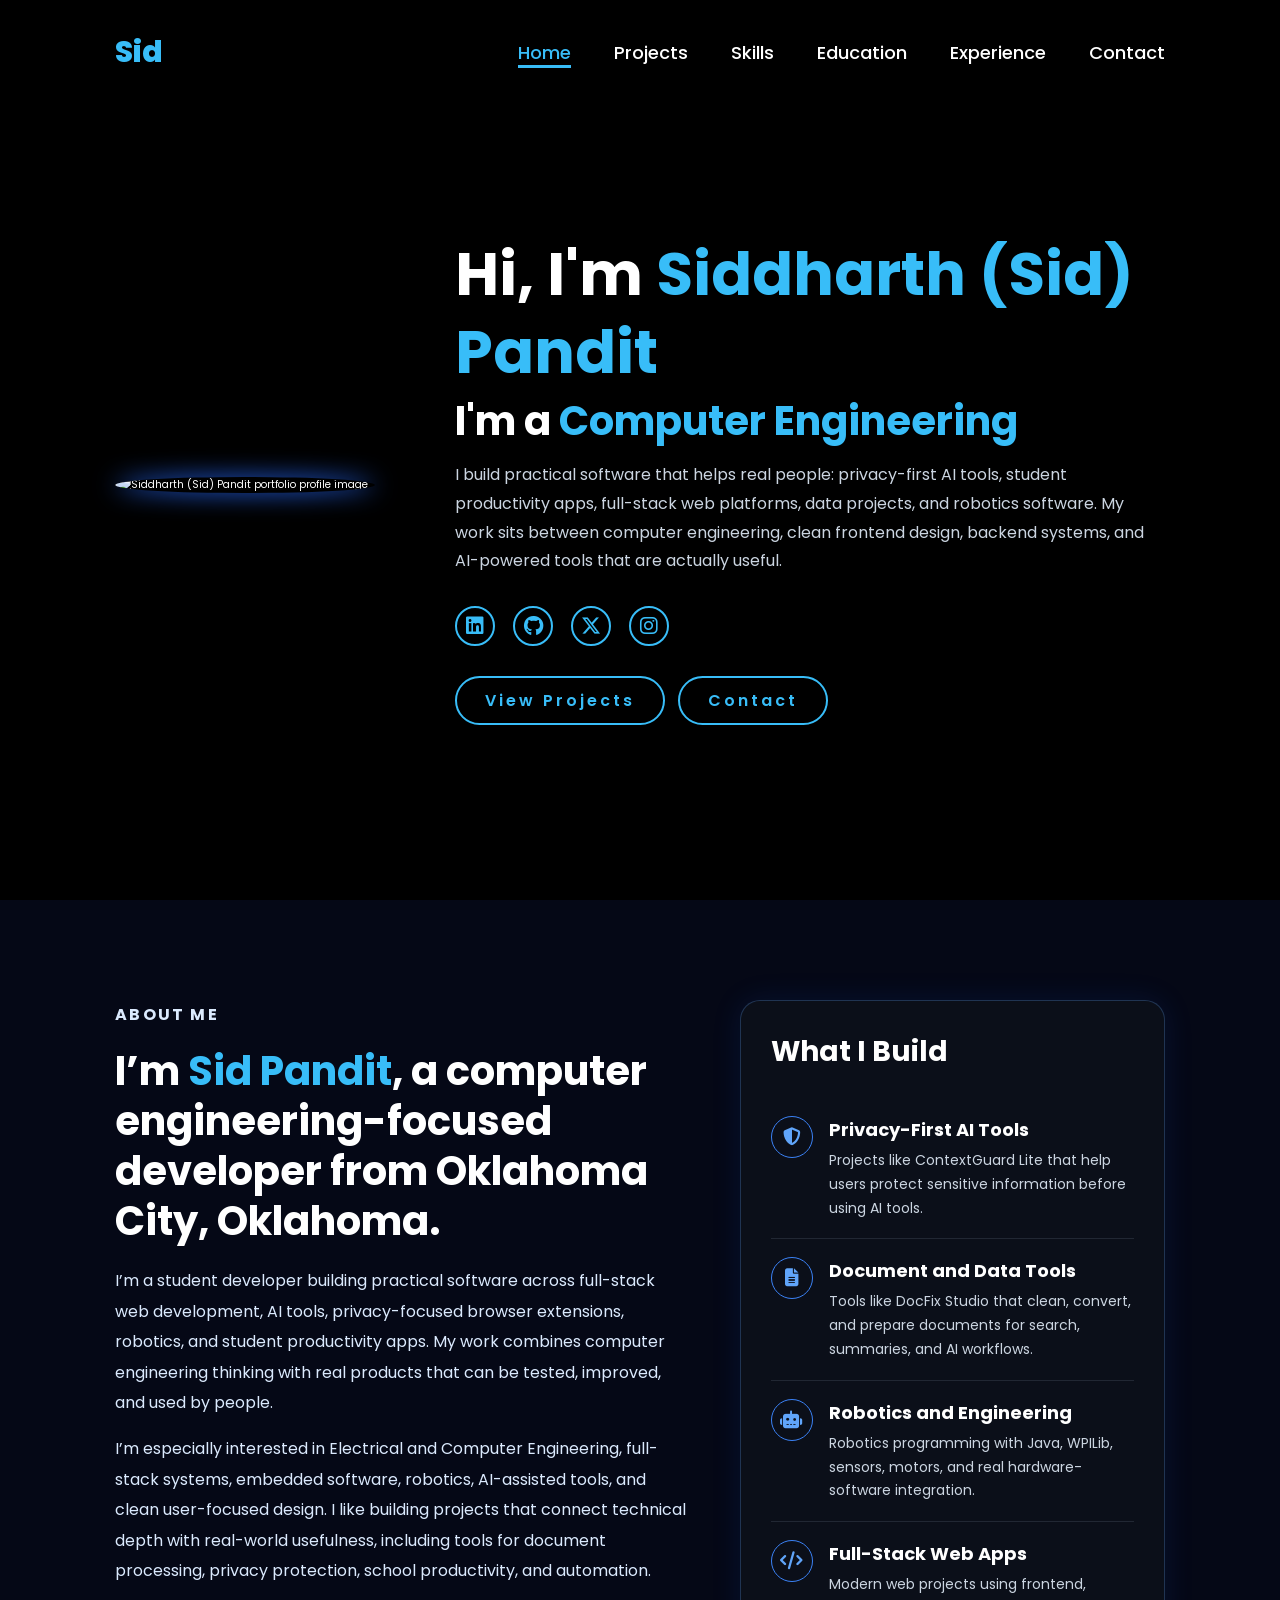
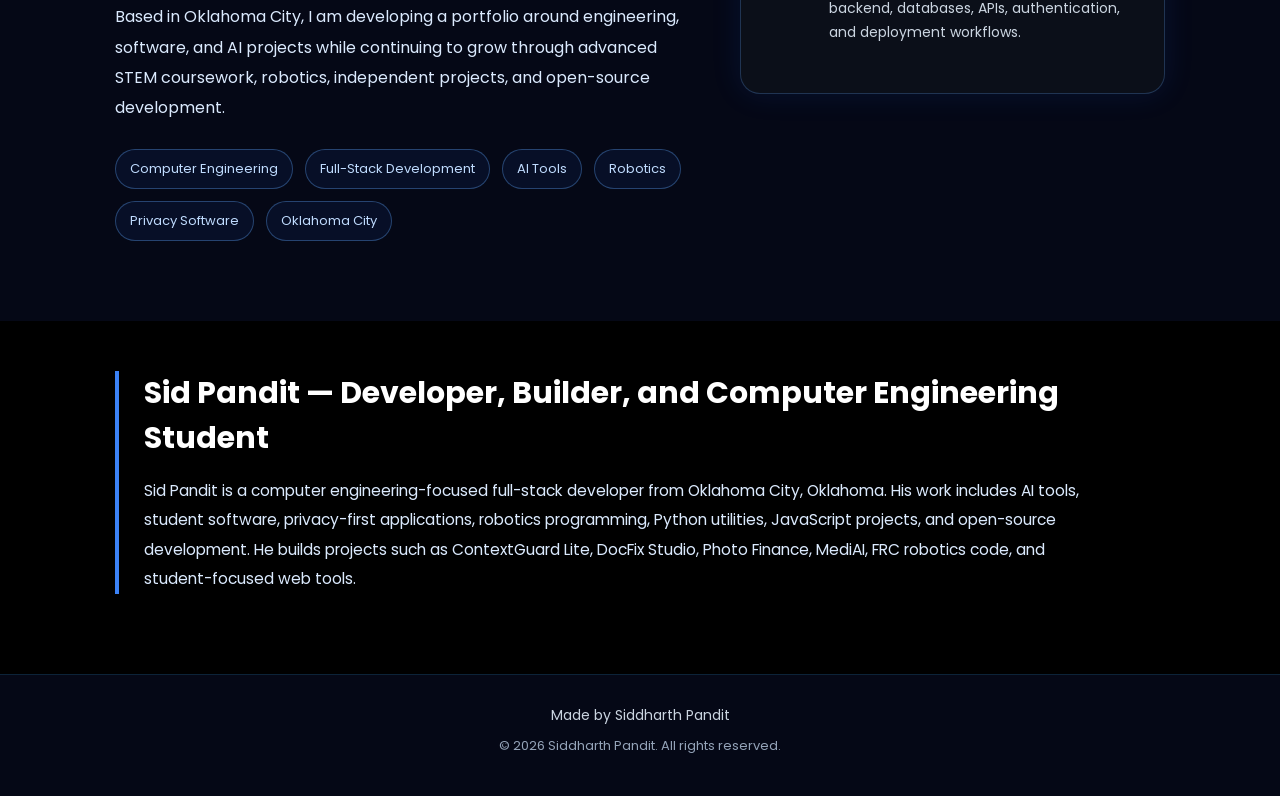
==== index.html @ 104cae74 "Add files via upload" ====
<!DOCTYPE html>
<html lang="en">

<head>
    <meta charset="UTF-8">
    <meta name="google-site-verification" content="L3Aql-cjZYm9kjBsfjBm2AND7cjTwUi-mxOZi4SjH-U" />
    <meta name="viewport" content="width=device-width, initial-scale=1.0">
    <meta name="description"
        content="Sid Pandit is a computer engineering-focused full-stack developer building AI tools, student apps, privacy software, and robotics projects.">
    <link rel="stylesheet" href="https://cdnjs.cloudflare.com/ajax/libs/font-awesome/6.5.2/css/all.min.css">
    <link rel="stylesheet" href="style.css">
    <title>Sid Pandit | Computer Engineering &amp; Full-Stack Developer</title>
</head>

<body>
    <header>
        <a href="index.html" class="logo">Sid</a>

        <nav>
            <a href="index.html" class="active">Home</a>
            <a href="projects.html">Projects</a>
            <a href="skills.html">Skills</a>
            <a href="education.html">Education</a>
            <a href="experience.html">Experience</a>
            <a href="contact.html">Contact</a>
        </nav>
    </header>
    <section class="home">
        <div class="home-img">
            <img src="siddharth_pandit.png" alt="Siddharth (Sid) Pandit portfolio profile image">
        </div>
        <div class="home-content">
            <h1>Hi, I'm <span>Siddharth (Sid) Pandit</span></h1>
            <h3 class="typing-text">I'm a <span id="typewriter"></span></h3>
            <p>I build practical software that helps real people: privacy-first AI tools, student productivity apps,
                full-stack web platforms, data projects, and robotics software. My work sits between computer
                engineering, clean frontend design, backend systems, and AI-powered tools that are actually useful.</p>
            <div class="social-icons">
                <a href="#" aria-label="LinkedIn placeholder"><i class="fa-brands fa-linkedin"></i></a>
                <a href="https://github.com/FlashSpeedie" aria-label="GitHub profile"><i
                        class="fa-brands fa-github"></i></a>
                <a href="#" aria-label="X profile placeholder"><i class="fa-brands fa-x-twitter"></i></a>
                <a href="https://www.instagram.com/siddharth.r.pandit/" aria-label="Instagram placeholder"><i
                        class="fa-brands fa-instagram"></i></a>
            </div>
            <a href="projects.html" class="btn">View Projects</a>
            <a href="contact.html" class="btn">Contact</a>
        </div>
    </section>
    <section class="about-home" id="about">
        <div class="about-container">
            <div class="about-text">
                <p class="section-label">About Me</p>
                <h2>I’m <span>Sid Pandit</span>, a computer engineering-focused developer from Oklahoma City, Oklahoma.
                </h2>

                <p>
                    I’m a student developer building practical software across full-stack web development,
                    AI tools, privacy-focused browser extensions, robotics, and student productivity apps.
                    My work combines computer engineering thinking with real products that can be tested,
                    improved, and used by people.
                </p>

                <p>
                    I’m especially interested in Electrical and Computer Engineering, full-stack systems,
                    embedded software, robotics, AI-assisted tools, and clean user-focused design. I like
                    building projects that connect technical depth with real-world usefulness, including
                    tools for document processing, privacy protection, school productivity, and automation.
                </p>

                <p>
                    Based in Oklahoma City, I am developing a portfolio around engineering, software,
                    and AI projects while continuing to grow through advanced STEM coursework, robotics,
                    independent projects, and open-source development.
                </p>

                <div class="about-tags">
                    <span>Computer Engineering</span>
                    <span>Full-Stack Development</span>
                    <span>AI Tools</span>
                    <span>Robotics</span>
                    <span>Privacy Software</span>
                    <span>Oklahoma City</span>
                </div>
            </div>

            <div class="about-card">
                <h3>What I Build</h3>

                <div class="about-card-item">
                    <i class="fa-solid fa-shield-halved"></i>
                    <div>
                        <h4>Privacy-First AI Tools</h4>
                        <p>Projects like ContextGuard Lite that help users protect sensitive information before using AI
                            tools.</p>
                    </div>
                </div>

                <div class="about-card-item">
                    <i class="fa-solid fa-file-lines"></i>
                    <div>
                        <h4>Document and Data Tools</h4>
                        <p>Tools like DocFix Studio that clean, convert, and prepare documents for search, summaries,
                            and AI workflows.</p>
                    </div>
                </div>

                <div class="about-card-item">
                    <i class="fa-solid fa-robot"></i>
                    <div>
                        <h4>Robotics and Engineering</h4>
                        <p>Robotics programming with Java, WPILib, sensors, motors, and real hardware-software
                            integration.</p>
                    </div>
                </div>

                <div class="about-card-item">
                    <i class="fa-solid fa-code"></i>
                    <div>
                        <h4>Full-Stack Web Apps</h4>
                        <p>Modern web projects using frontend, backend, databases, APIs, authentication, and deployment
                            workflows.</p>
                    </div>
                </div>
            </div>
        </div>
    </section>

    <section class="seo-home">
        <div class="seo-container">
            <h2>Sid Pandit — Developer, Builder, and Computer Engineering Student</h2>
            <p>
                Sid Pandit is a computer engineering-focused full-stack developer from Oklahoma City,
                Oklahoma. His work includes AI tools, student software, privacy-first applications,
                robotics programming, Python utilities, JavaScript projects, and open-source development.
                He builds projects such as ContextGuard Lite, DocFix Studio, Photo Finance, MediAI,
                FRC robotics code, and student-focused web tools.
            </p>
        </div>
    </section>

    <footer>
        <div class="footer-content">
            <p>Made by Siddharth Pandit</p>
            <p class="copyright">&copy; 2026 Siddharth Pandit. All rights reserved.</p>
        </div>
    </footer>

    <script src="script.js"></script>
</body>

</html>
---- style.css ----
@import url('https://fonts.googleapis.com/css2?family=Poppins:wght@100;200;300;400;500;600;700;800&display=swap');

:root {
    --accent: #2563eb;
    --accent-light: #38bdf8;
    --accent-dark: #1e40af;
    --surface: #0b1220;
    --surface-soft: #111827;
    --text-soft: #cbd5e1;
}

* {
    margin: 0;
    padding: 0;
    box-sizing: border-box;
    text-decoration: none;
    border: none;
    outline: none;
    font-family: 'Poppins', sans-serif;
}

html {
    font-size: 62.5%;
    scroll-behavior: smooth;
}

body {
    width: 100%;
    min-height: 100vh;
    overflow-x: hidden;
    background-color: black;
    color: white;
    display: flex;
    flex-direction: column;
}

header {
    margin-top: 20px;
    position: fixed;
    top: 0;
    left: 0;
    width: 100%;
    padding: 1rem 9%;
    background-color: rgba(0, 0, 0, 0.65);
    backdrop-filter: blur(10px);
    filter: drop-shadow(10px);
    display: flex;
    justify-content: space-between;
    align-items: center;
    z-index: 100;
}

.logo {
    font-size: 3rem;
    color: var(--accent-light);
    font-weight: 800;
    cursor: pointer;
    transition: 0.5s ease;
}

.logo:hover {
    transform: scale(1.1);
}

nav a {
    font-size: 1.8rem;
    color: white;
    margin-left: 4rem;
    font-weight: 500;
    transition: 0.3s ease;
    border-bottom: 3px solid transparent;
}

nav a:hover,
nav a.active {
    color: var(--accent-light);
    border-bottom: 3px solid var(--accent-light);
}

section {
    min-height: 100vh;
    padding: 12rem 9% 5rem;
}

.home {
    display: flex;
    justify-content: center;
    align-items: center;
    gap: 8rem;
    background-color: black;
}

.home .home-content h1 {
    font-size: 6rem;
    font-weight: 700;
    line-height: 1.3;
}

span {
    color: var(--accent-light);
}

.home-content h3 {
    font-size: 4rem;
    margin-bottom: 1rem;
    font-weight: 700;
}

.home-content p {
    font-size: 1.6rem;
    color: var(--text-soft);
    line-height: 1.8;
    max-width: 72rem;
}

.home-img {
    border-radius: 50%;
}

.home-img img {
    position: relative;
    width: 32vw;
    max-width: 420px;
    min-width: 260px;
    aspect-ratio: 1 / 1;
    object-fit: cover;
    border-radius: 50%;
    box-shadow: 0 0 25px var(--accent);
    cursor: pointer;
    transition: 0.2s linear;
}

.home-img img:hover {
    transform: scale(1.02);
    box-shadow: 0 0 45px var(--accent-light);
}

.social-icons a {
    display: inline-flex;
    justify-content: center;
    align-items: center;
    width: 4rem;
    height: 4rem;
    background-color: transparent;
    border: 0.2rem solid var(--accent-light);
    font-size: 2rem;
    border-radius: 50%;
    margin: 3rem 1.5rem 3rem 0;
    transition: 0.3s ease;
    color: var(--accent-light);
}

.social-icons a:hover {
    color: black;
    transform: scale(1.3) translateY(-5px);
    background-color: var(--accent-light);
    box-shadow: 0 0 25px var(--accent-light);
}

.btn {
    display: inline-block;
    padding: 1rem 2.8rem;
    background-color: black;
    border-radius: 4rem;
    font-size: 1.6rem;
    color: var(--accent-light);
    letter-spacing: 0.3rem;
    font-weight: 600;
    border: 2px solid var(--accent-light);
    transition: 0.3s ease;
    cursor: pointer;
    margin-right: 1rem;
    margin-bottom: 1rem;
}

.btn:hover {
    transform: scale3d(1.03, 1.03, 1.03);
    background-color: var(--accent-light);
    color: black;
    box-shadow: 0 0 25px var(--accent-light);
}

.typing-text {
    font-size: 34px;
    font-weight: 600;
    min-width: 280px;
}

.typing-text span {
    position: relative;
}



.page {
    background: radial-gradient(circle at top left, rgba(37, 99, 235, 0.22), transparent 32rem), black;
}

.page-title {
    max-width: 95rem;
    margin-bottom: 4rem;
}

.page-title h1 {
    font-size: 5.2rem;
    line-height: 1.2;
    margin-bottom: 1.4rem;
}

.page-title p {
    font-size: 1.7rem;
    color: var(--text-soft);
    line-height: 1.8;
}

.grid {
    display: grid;
    grid-template-columns: repeat(3, minmax(0, 1fr));
    gap: 2.4rem;
}

.card {
    padding: 2.6rem;
    border: 1px solid rgba(56, 189, 248, 0.25);
    border-radius: 2rem;
    background: linear-gradient(145deg, rgba(17, 24, 39, 0.95), rgba(2, 6, 23, 0.9));
    box-shadow: 0 0 28px rgba(37, 99, 235, 0.12);
    transition: 0.3s ease;
}

.card:hover {
    transform: translateY(-6px);
    border-color: var(--accent-light);
    box-shadow: 0 0 30px rgba(56, 189, 248, 0.25);
}

.card i {
    font-size: 3rem;
    color: var(--accent-light);
    margin-bottom: 1.8rem;
}

.card h2,
.card h3 {
    font-size: 2.2rem;
    margin-bottom: 1rem;
}

.card p,
.card li {
    font-size: 1.5rem;
    color: var(--text-soft);
    line-height: 1.8;
}

.card ul {
    padding-left: 2rem;
}

.card a {
    color: var(--accent-light);
    font-weight: 600;
}

.tag-row {
    display: flex;
    flex-wrap: wrap;
    gap: 1rem;
    margin-top: 1.8rem;
}

.tag {
    font-size: 1.3rem;
    color: white;
    border: 1px solid rgba(56, 189, 248, 0.35);
    border-radius: 999px;
    padding: 0.6rem 1.2rem;
    background: rgba(37, 99, 235, 0.14);
}

.timeline {
    display: grid;
    gap: 2rem;
    max-width: 100rem;
}

.timeline-item {
    border-left: 3px solid var(--accent-light);
    padding: 2rem 2.4rem;
    background: rgba(17, 24, 39, 0.78);
    border-radius: 0 1.6rem 1.6rem 0;
}

.timeline-item h2 {
    font-size: 2.4rem;
    margin-bottom: 0.8rem;
}

.timeline-item p {
    font-size: 1.5rem;
    color: var(--text-soft);
    line-height: 1.8;
}

.contact-list {
    display: grid;
    grid-template-columns: repeat(2, minmax(0, 1fr));
    gap: 2rem;
    max-width: 90rem;
}

.contact-item {
    display: flex;
    align-items: center;
    gap: 1.6rem;
    padding: 2.2rem;
    border: 1px solid rgba(56, 189, 248, 0.25);
    border-radius: 1.8rem;
    background: rgba(17, 24, 39, 0.82);
    color: white;
    transition: 0.3s ease;
}

.contact-item:hover {
    transform: translateY(-5px);
    border-color: var(--accent-light);
}

.contact-item i {
    color: var(--accent-light);
    font-size: 2.8rem;
}

.contact-item strong {
    display: block;
    font-size: 1.8rem;
}

.contact-item span {
    color: var(--text-soft);
    font-size: 1.4rem;
}

@media (max-width: 1000px) {
    .home {
        gap: 4rem;
    }

    .grid {
        grid-template-columns: repeat(2, minmax(0, 1fr));
    }
}

@media(max-width:995px) {
    header {
        flex-direction: column;
        gap: 1.2rem;
        margin-top: 0;
        padding: 1rem 5%;
    }

    nav {
        display: flex;
        flex-wrap: wrap;
        justify-content: center;
        gap: 1.2rem;
    }

    nav a {
        font-size: 1.5rem;
        margin-left: 0;
    }

    .home {
        flex-direction: column;
        margin: 0;
        text-align: center;
        padding-top: 16rem;
    }

    .home .home-content h3 {
        font-size: 2.5rem;
    }

    .home-content h1,
    .page-title h1 {
        font-size: 4.2rem;
    }

    .home-img img {
        width: 70vw;
        margin-top: 4rem;
    }

    .grid,
    .contact-list {
        grid-template-columns: 1fr;
    }
}

@media(max-width:600px) {
    html {
        font-size: 56%;
    }

    section {
        padding-left: 6%;
        padding-right: 6%;
    }

    .typing-text {
        min-width: auto;
        font-size: 2.8rem;
    }
}

/* Education Timeline Page */
.education-page {
    padding-top: 12rem;
}

.section-label {
    color: #3b82f6;
    font-size: 1.5rem;
    font-weight: 600;
    letter-spacing: 0.2rem;
    text-transform: uppercase;
    margin-bottom: 1rem;
}

.education-summary {
    display: grid;
    grid-template-columns: repeat(3, 1fr);
    gap: 2rem;
    margin: 4rem 0 6rem;
}

.education-summary div {
    background: #0b0f19;
    border: 1px solid rgba(59, 130, 246, 0.25);
    border-radius: 1.6rem;
    padding: 2.5rem;
    transition: 0.3s ease;
}

.education-summary div:hover {
    transform: translateY(-5px);
    border-color: #3b82f6;
    box-shadow: 0 0 25px rgba(59, 130, 246, 0.18);
}

.education-summary h2 {
    font-size: 2rem;
    color: #60a5fa;
    margin-bottom: 1rem;
}

.education-summary p {
    font-size: 1.5rem;
    line-height: 1.7;
    color: #dbeafe;
}

.education-timeline {
    position: relative;
    margin: 2rem 0;
    padding-left: 4rem;
}

.education-timeline::before {
    content: "";
    position: absolute;
    left: 1.2rem;
    top: 0;
    width: 3px;
    height: 100%;
    background: linear-gradient(to bottom, #60a5fa, #2563eb, #1e3a8a);
    border-radius: 10px;
}

.education-item {
    position: relative;
    display: grid;
    grid-template-columns: 18rem 1fr;
    gap: 3rem;
    margin-bottom: 4rem;
}

.education-item::before {
    content: "";
    position: absolute;
    left: -3.5rem;
    top: 0.6rem;
    width: 1.8rem;
    height: 1.8rem;
    background: #60a5fa;
    border: 4px solid #050816;
    border-radius: 50%;
    box-shadow: 0 0 20px #3b82f6;
    z-index: 2;
}

.education-date {
    text-align: right;
    padding-top: 0.2rem;
}

.education-date span {
    display: block;
    color: #60a5fa;
    font-size: 1.7rem;
    font-weight: 700;
}

.education-date small {
    display: block;
    color: #94a3b8;
    font-size: 1.3rem;
    margin-top: 0.4rem;
}

.education-content {
    background: #0b0f19;
    border: 1px solid rgba(59, 130, 246, 0.25);
    border-radius: 1.8rem;
    padding: 2.8rem;
    transition: 0.3s ease;
}

.education-content:hover {
    transform: translateY(-4px);
    border-color: #3b82f6;
    box-shadow: 0 0 25px rgba(59, 130, 246, 0.16);
}

.education-content h2 {
    font-size: 2.4rem;
    color: white;
    margin-bottom: 0.6rem;
}

.education-content h3 {
    font-size: 1.6rem;
    color: #60a5fa;
    margin-bottom: 1.4rem;
    font-weight: 600;
}

.education-content p {
    font-size: 1.5rem;
    line-height: 1.8;
    color: #dbeafe;
    margin-bottom: 1.4rem;
}

.education-content ul {
    padding-left: 2rem;
}

.education-content li {
    font-size: 1.45rem;
    line-height: 1.8;
    color: #cbd5e1;
    margin-bottom: 0.5rem;
}

@media(max-width: 995px) {
    .education-summary {
        grid-template-columns: 1fr;
    }

    .education-timeline {
        padding-left: 3rem;
    }

    .education-item {
        grid-template-columns: 1fr;
        gap: 1.5rem;
    }

    .education-date {
        text-align: left;
    }

    .education-item::before {
        left: -3.2rem;
    }
}

/* Homepage About Section */
.about-home {
    min-height: auto;
    padding: 10rem 9% 8rem;
    background: #050816;
}

.about-container {
    display: grid;
    grid-template-columns: 1.15fr 0.85fr;
    gap: 5rem;
    align-items: start;
}

.section-label {
    color: #60a5fa;
    font-size: 1.5rem;
    font-weight: 700;
    letter-spacing: 0.22rem;
    text-transform: uppercase;
    margin-bottom: 1.2rem;
}

.about-text h2 {
    font-size: 4rem;
    line-height: 1.25;
    margin-bottom: 2rem;
}

.about-text p {
    font-size: 1.6rem;
    line-height: 1.9;
    color: #dbeafe;
    margin-bottom: 1.6rem;
}

.about-tags {
    display: flex;
    flex-wrap: wrap;
    gap: 1.2rem;
    margin-top: 2.5rem;
}

.about-tags span {
    font-size: 1.3rem;
    color: #bfdbfe;
    border: 1px solid rgba(96, 165, 250, 0.35);
    background: rgba(37, 99, 235, 0.08);
    padding: 0.9rem 1.4rem;
    border-radius: 999px;
}

.about-card {
    background: #0b0f19;
    border: 1px solid rgba(96, 165, 250, 0.25);
    border-radius: 2rem;
    padding: 3rem;
    box-shadow: 0 0 30px rgba(37, 99, 235, 0.12);
}

.about-card h3 {
    font-size: 2.8rem;
    color: white;
    margin-bottom: 2.5rem;
}

.about-card-item {
    display: flex;
    gap: 1.6rem;
    padding: 1.8rem 0;
    border-bottom: 1px solid rgba(148, 163, 184, 0.16);
}

.about-card-item:last-child {
    border-bottom: none;
}

.about-card-item i {
    width: 4.2rem;
    height: 4.2rem;
    min-width: 4.2rem;
    border-radius: 50%;
    border: 1px solid #3b82f6;
    color: #60a5fa;
    display: inline-flex;
    align-items: center;
    justify-content: center;
    font-size: 1.8rem;
}

.about-card-item h4 {
    font-size: 1.8rem;
    color: #ffffff;
    margin-bottom: 0.6rem;
}

.about-card-item p {
    font-size: 1.4rem;
    color: #cbd5e1;
    line-height: 1.7;
}

.seo-home {
    min-height: auto;
    padding: 5rem 9% 8rem;
    background: black;
}

.seo-container {
    max-width: 1000px;
    border-left: 4px solid #3b82f6;
    padding-left: 2.5rem;
}

.seo-container h2 {
    font-size: 3rem;
    margin-bottom: 1.5rem;
}

.seo-container p {
    font-size: 1.55rem;
    line-height: 1.9;
    color: #dbeafe;
}

@media(max-width: 995px) {
    .about-container {
        grid-template-columns: 1fr;
    }

    .about-text h2 {
        font-size: 3rem;
    }

    .seo-container h2 {
        font-size: 2.4rem;
    }
}

.education-badges {
    display: flex;
    flex-wrap: wrap;
    gap: 1rem;
    margin-top: 1.8rem;
}

.education-badges span {
    font-size: 1.25rem;
    color: #bfdbfe;
    border: 1px solid rgba(96, 165, 250, 0.35);
    background: rgba(37, 99, 235, 0.08);
    padding: 0.75rem 1.2rem;
    border-radius: 999px;
}

/* Footer */
footer {
    text-align: center;
    padding: 3rem 9% 4rem;
    background: #050816;
    border-top: 1px solid rgba(56, 189, 248, 0.15);
    margin-top: auto;
}

.footer-content {
    display: flex;
    flex-direction: column;
    align-items: center;
    gap: 1rem;
}

.footer-content p {
    font-size: 1.4rem;
    color: var(--text-soft);
}

.footer-content .copyright {
    font-size: 1.3rem;
    color: #94a3b8;
}
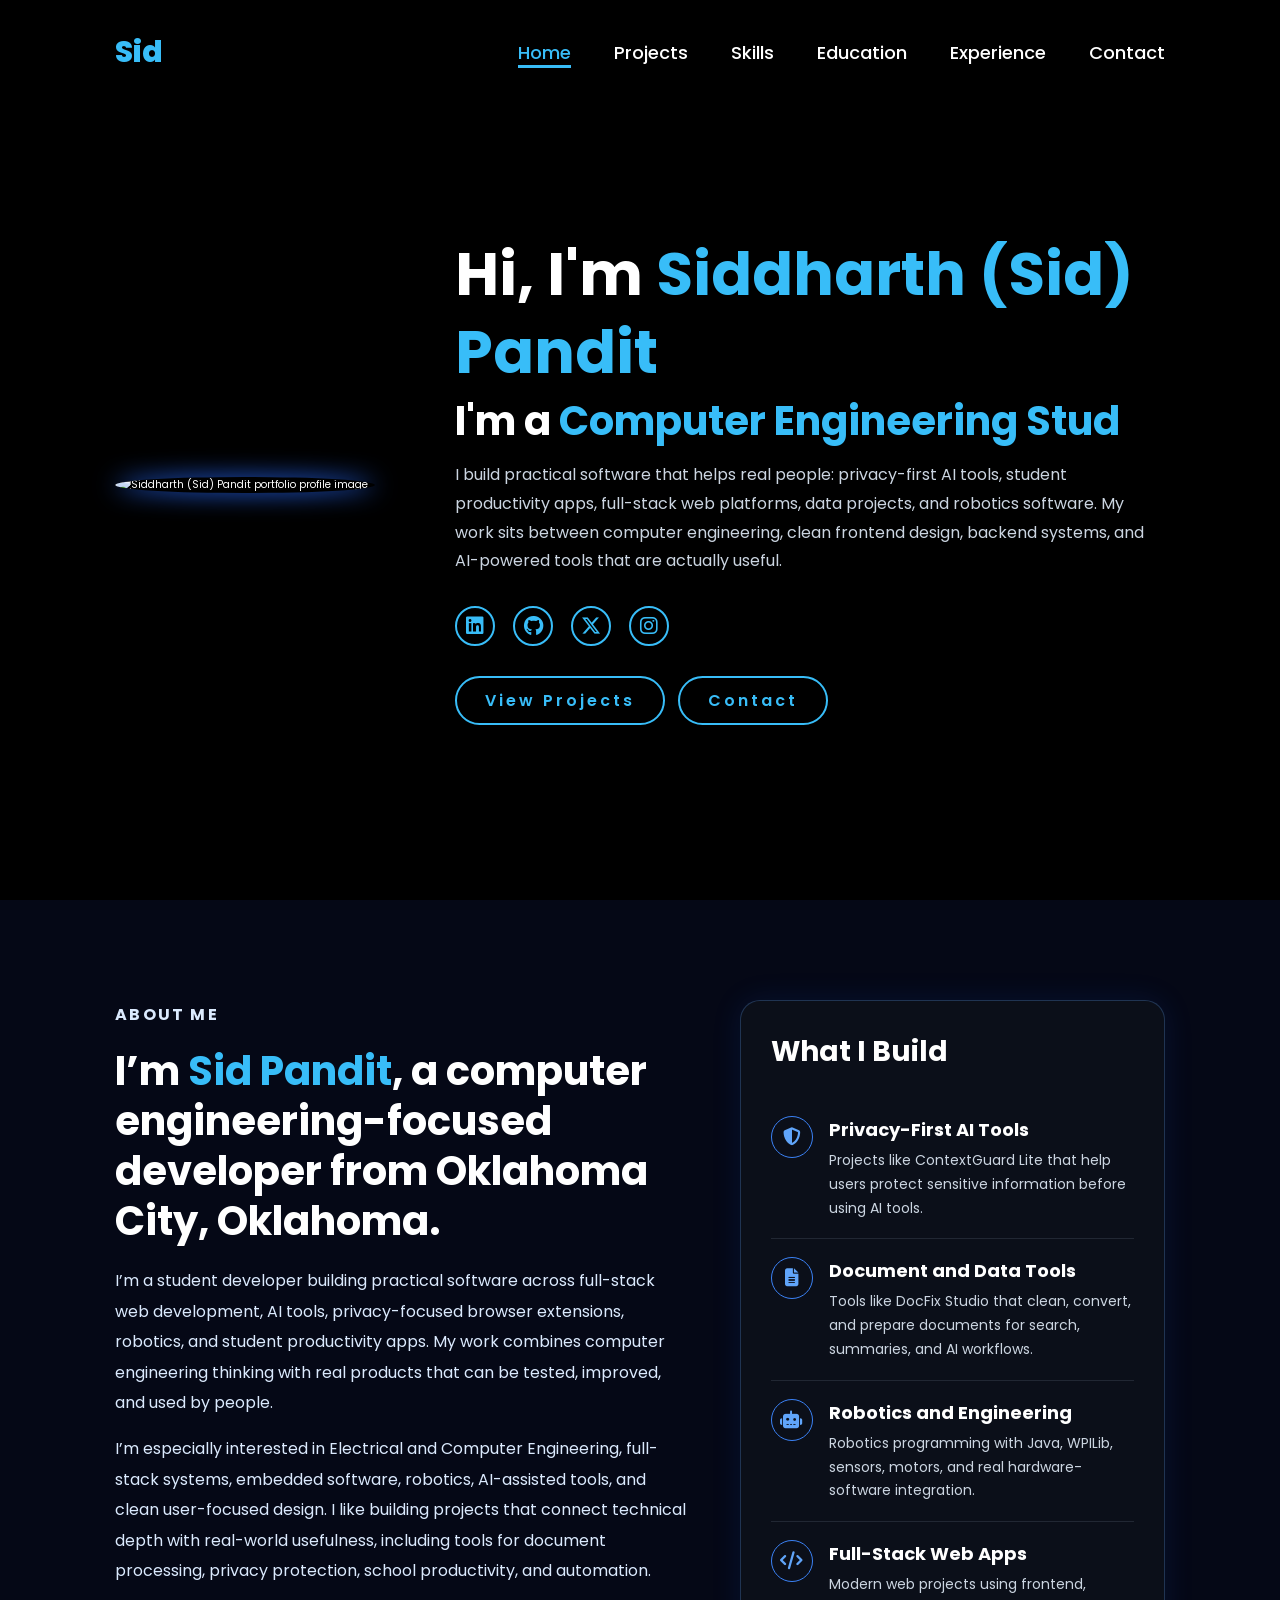
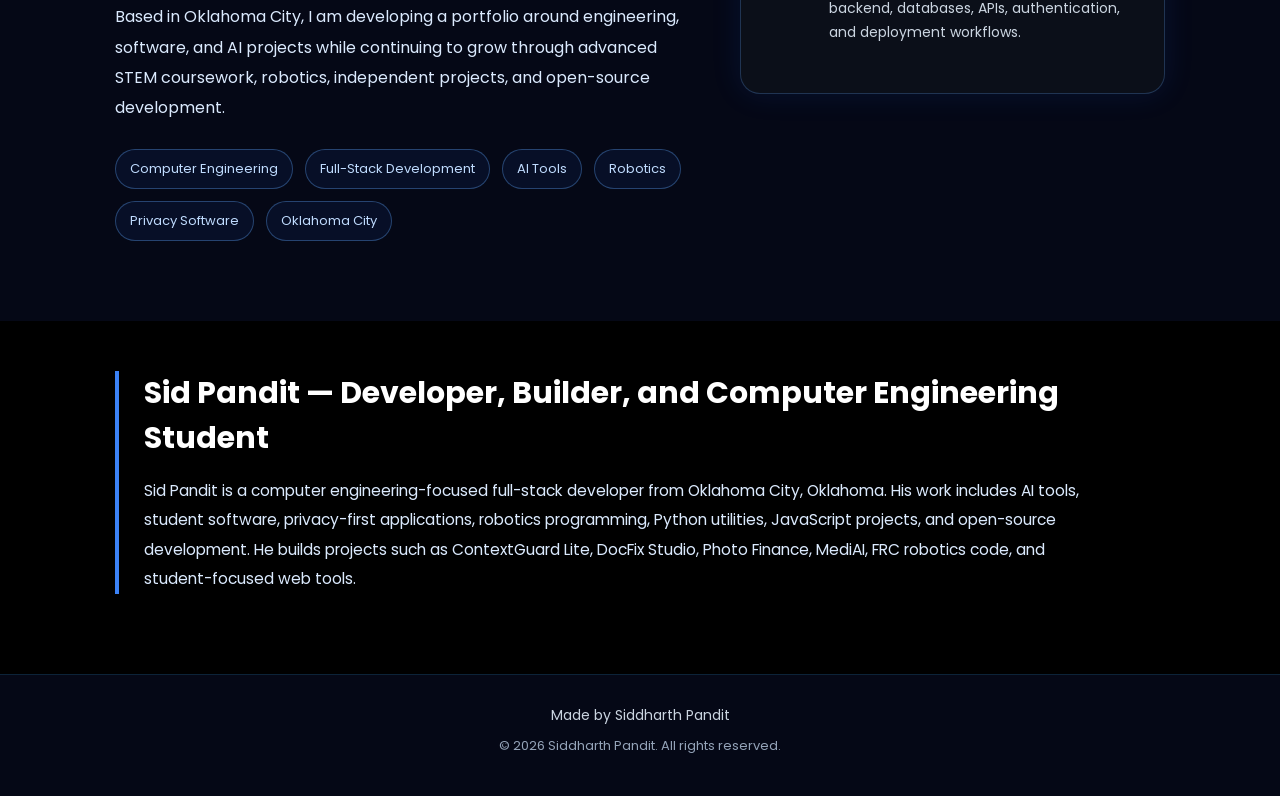
==== commit 585bc730: "Update title from 'Sid Pandit' to 'Siddharth Pandit'" ====
--- a/index.html
+++ b/index.html
@@ -9,7 +9,7 @@
         content="Sid Pandit is a computer engineering-focused full-stack developer building AI tools, student apps, privacy software, and robotics projects.">
     <link rel="stylesheet" href="https://cdnjs.cloudflare.com/ajax/libs/font-awesome/6.5.2/css/all.min.css">
     <link rel="stylesheet" href="style.css">
-    <title>Sid Pandit | Computer Engineering &amp; Full-Stack Developer</title>
+    <title>Siddharth Pandit | Computer Engineering &amp; Full-Stack Developer</title>
 </head>
 
 <body>
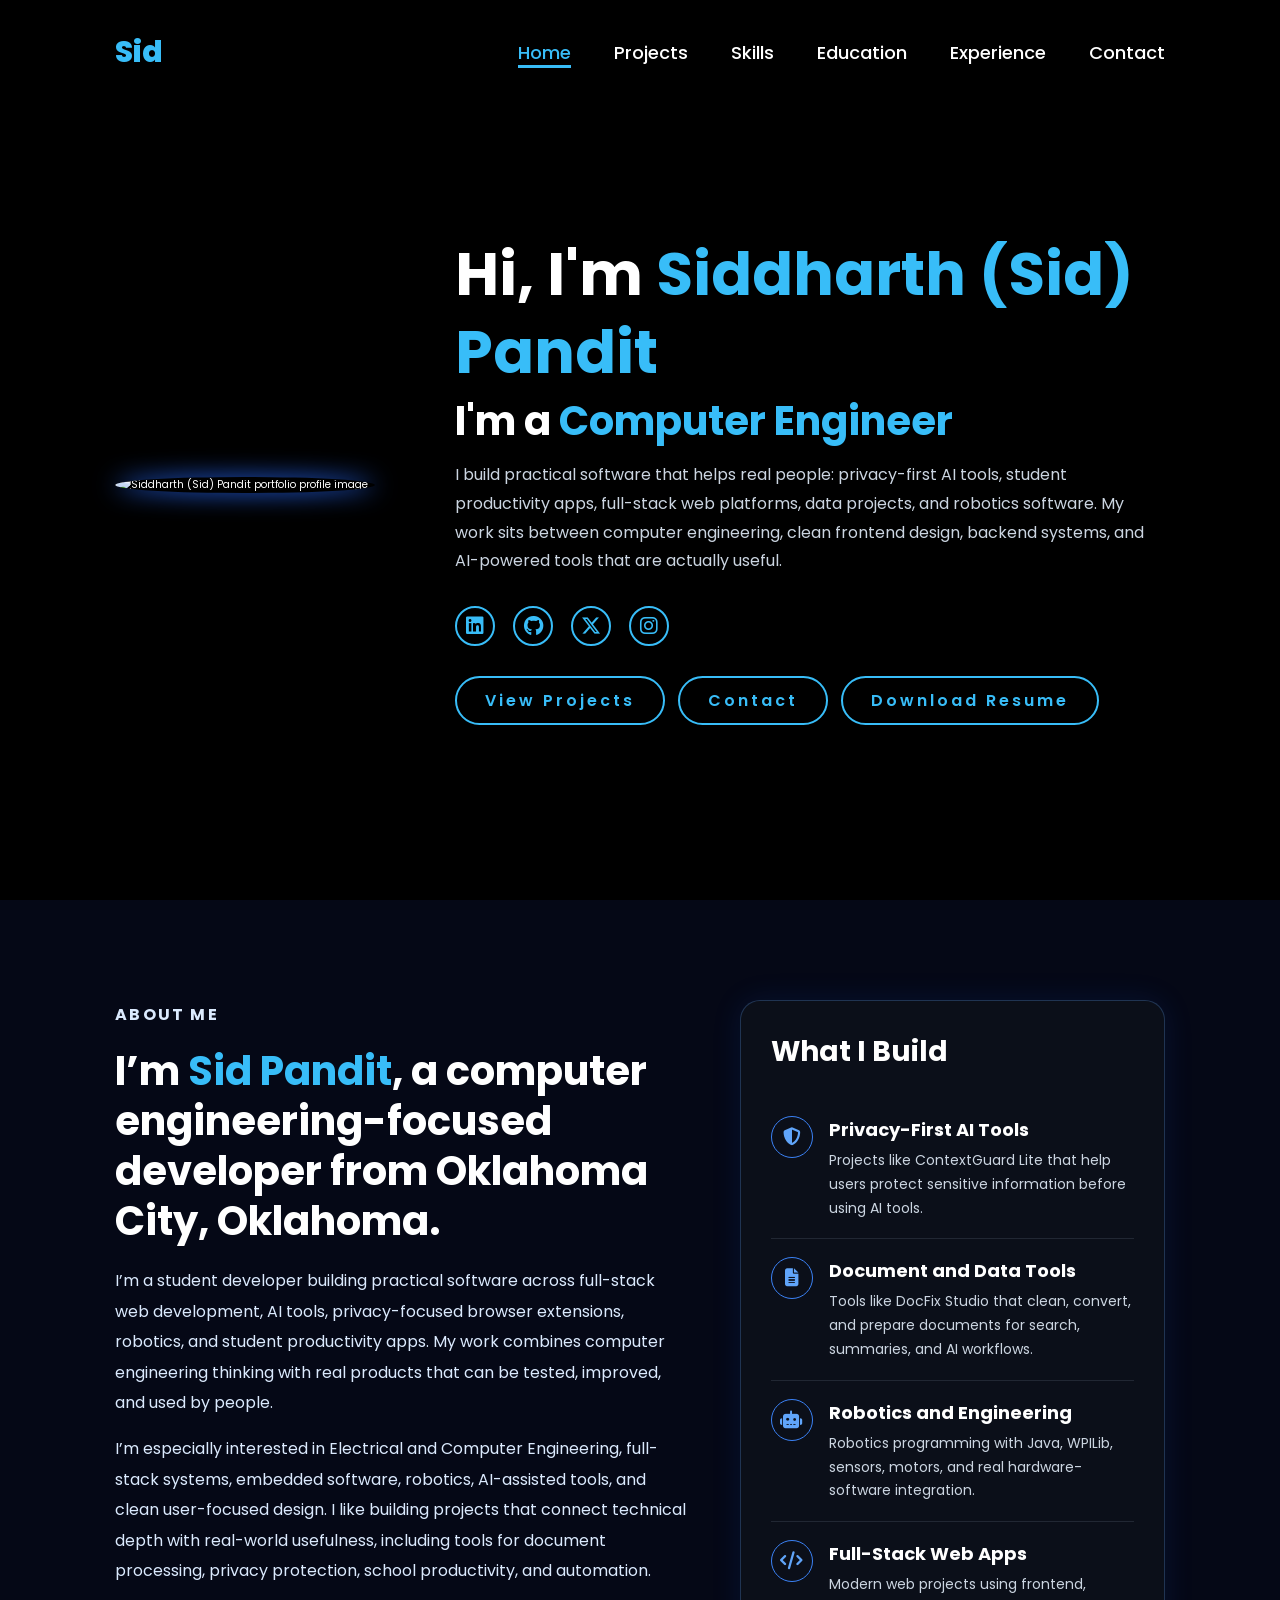
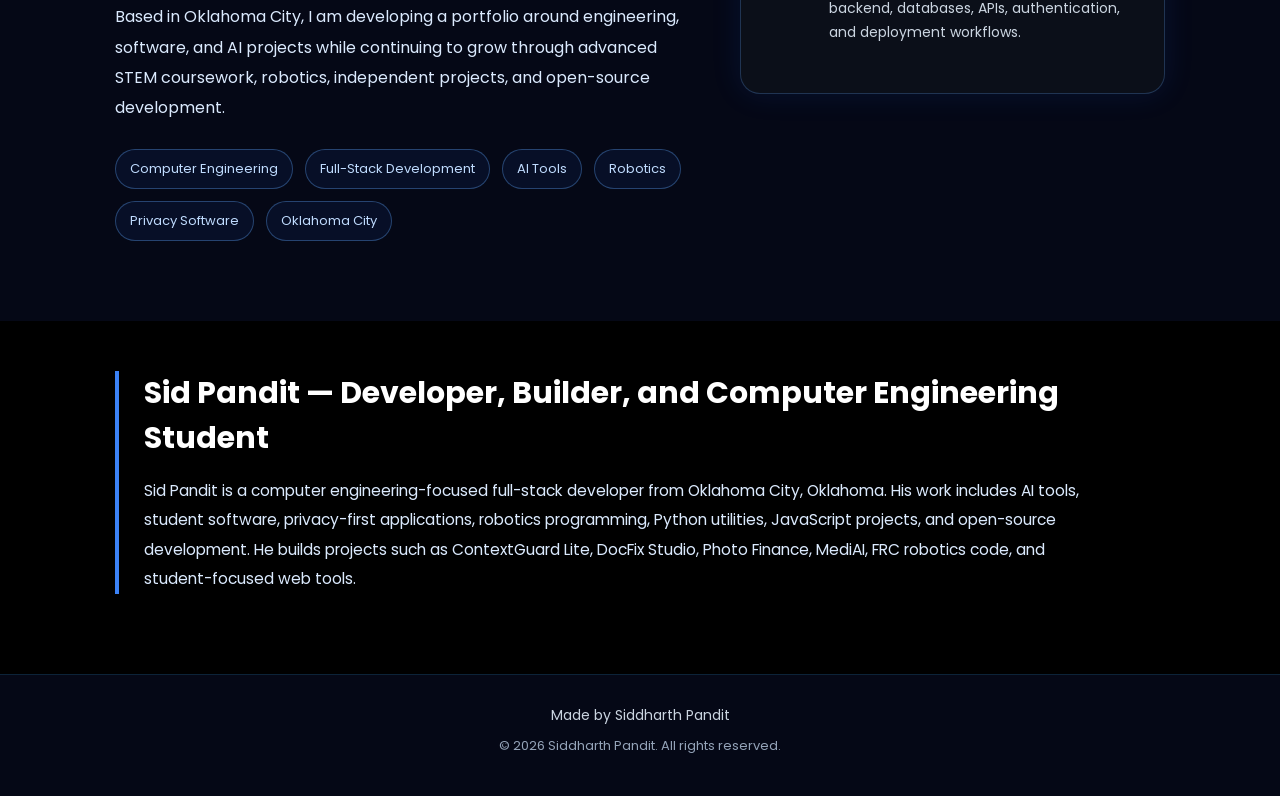
==== commit b20b3a06: "Refactor code structure for improved readability and maintainability" ====
--- a/index.html
+++ b/index.html
@@ -45,6 +45,7 @@
             </div>
             <a href="projects.html" class="btn">View Projects</a>
             <a href="contact.html" class="btn">Contact</a>
+            <a href="Siddharth Pandit - Resume.pdf" download class="btn">Download Resume</a>
         </div>
     </section>
     <section class="about-home" id="about">
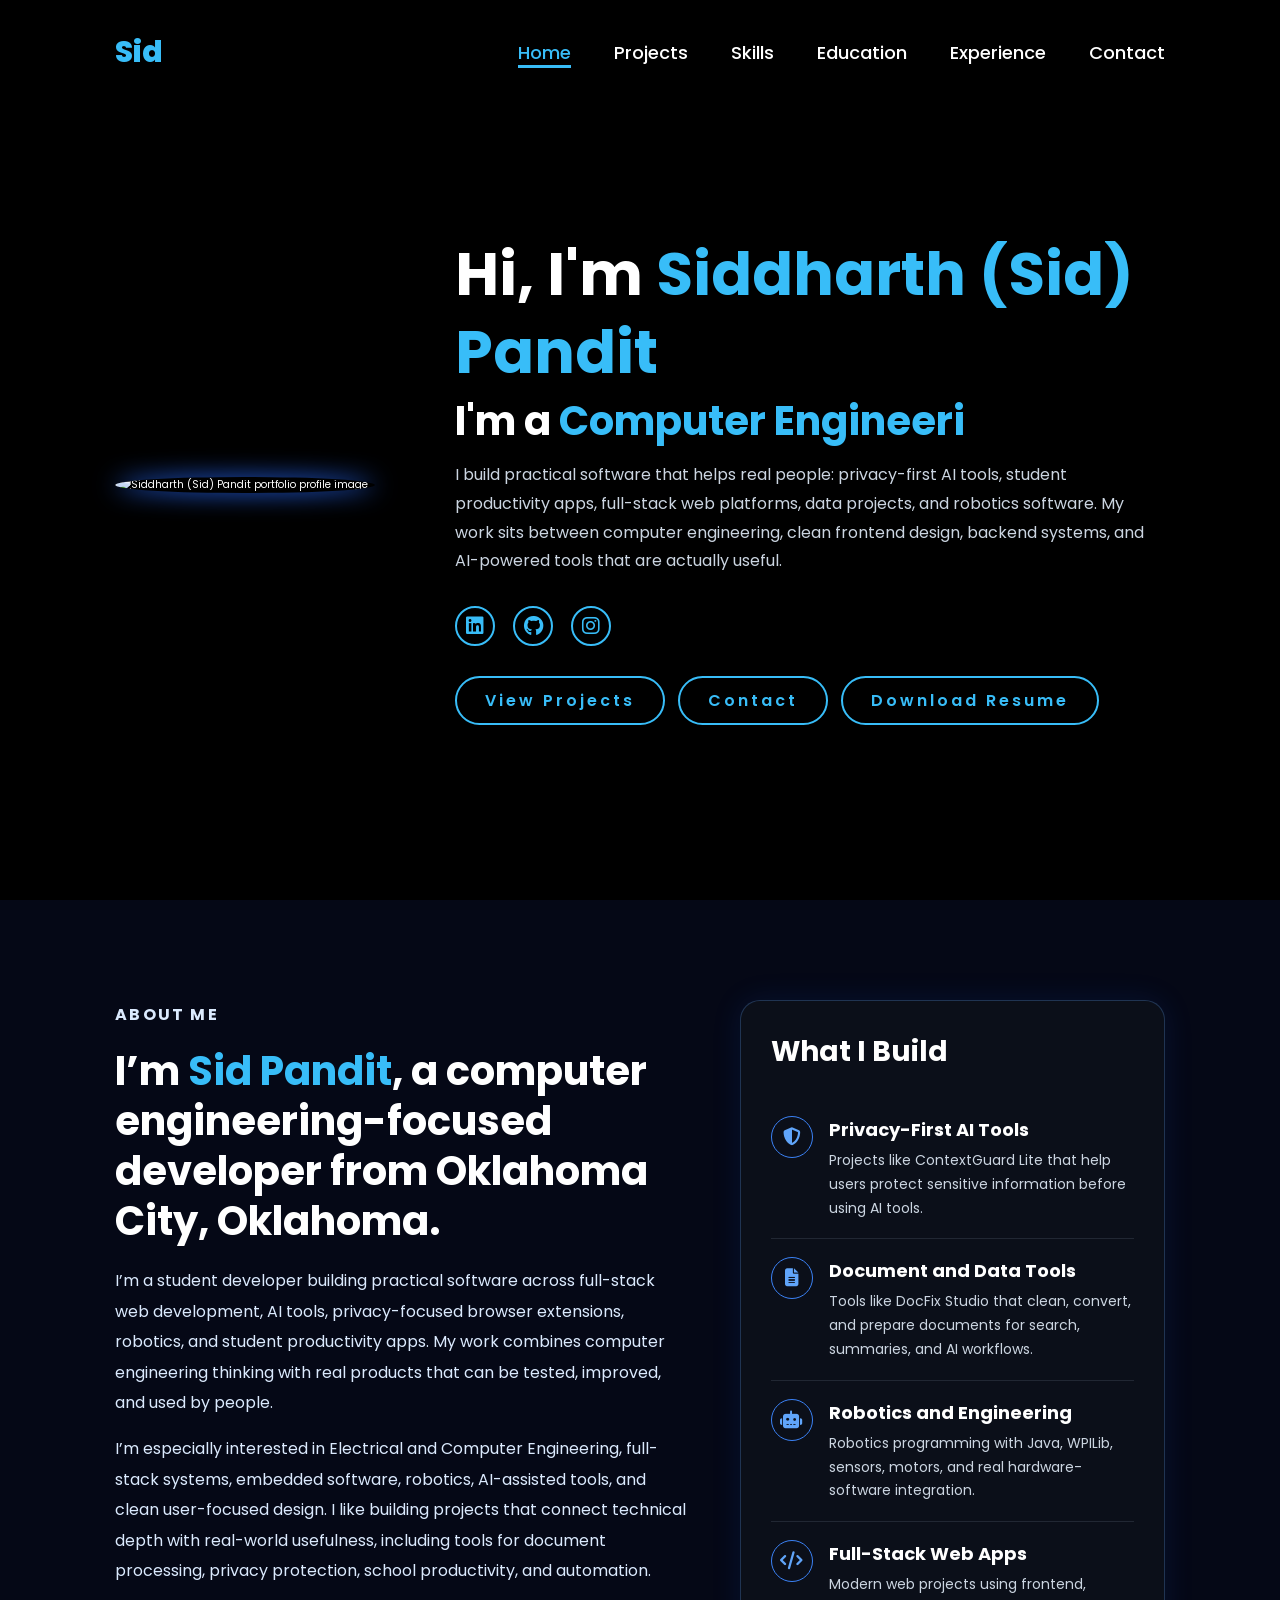
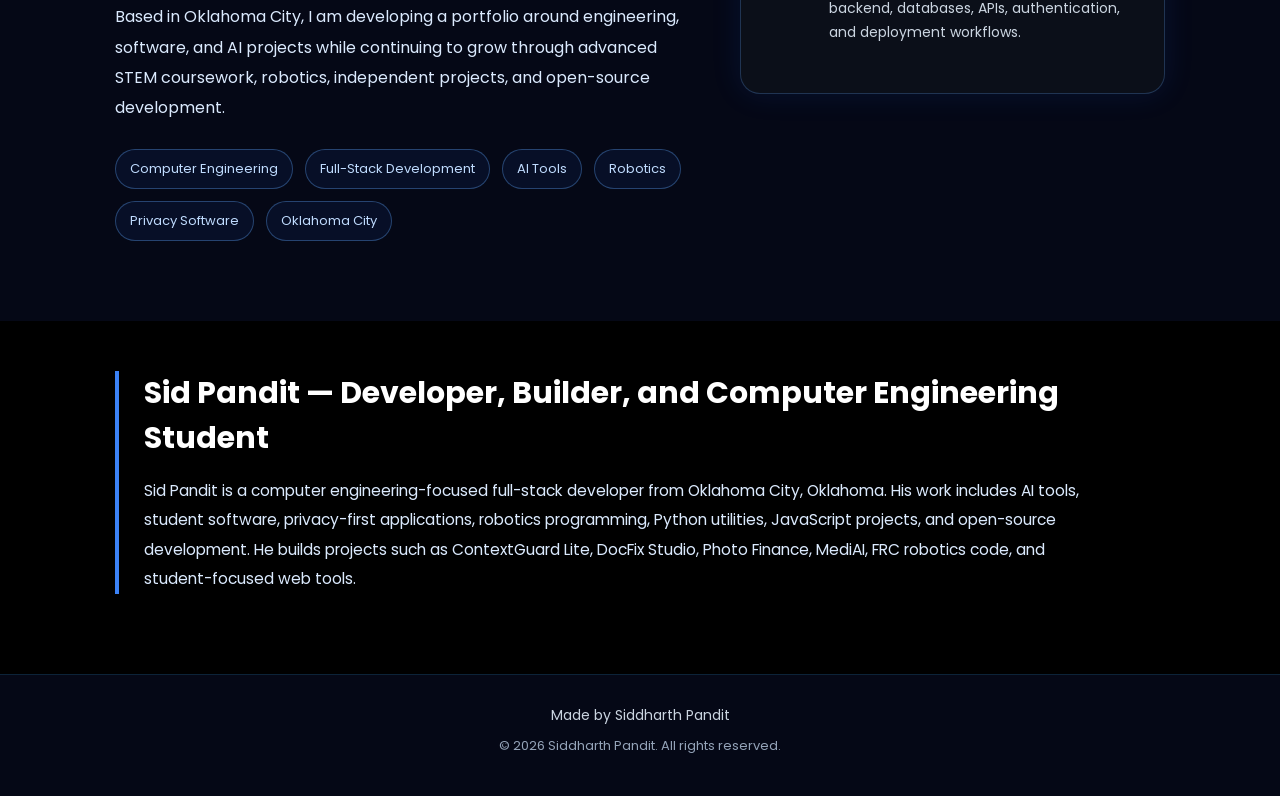
==== commit 54a7721d: "Remove placeholder link for X profile in index.html" ====
--- a/index.html
+++ b/index.html
@@ -39,7 +39,6 @@
                 <a href="#" aria-label="LinkedIn placeholder"><i class="fa-brands fa-linkedin"></i></a>
                 <a href="https://github.com/FlashSpeedie" aria-label="GitHub profile"><i
                         class="fa-brands fa-github"></i></a>
-                <a href="#" aria-label="X profile placeholder"><i class="fa-brands fa-x-twitter"></i></a>
                 <a href="https://www.instagram.com/siddharth.r.pandit/" aria-label="Instagram placeholder"><i
                         class="fa-brands fa-instagram"></i></a>
             </div>
@@ -150,4 +149,4 @@
     <script src="script.js"></script>
 </body>
 
-</html>
+</html>
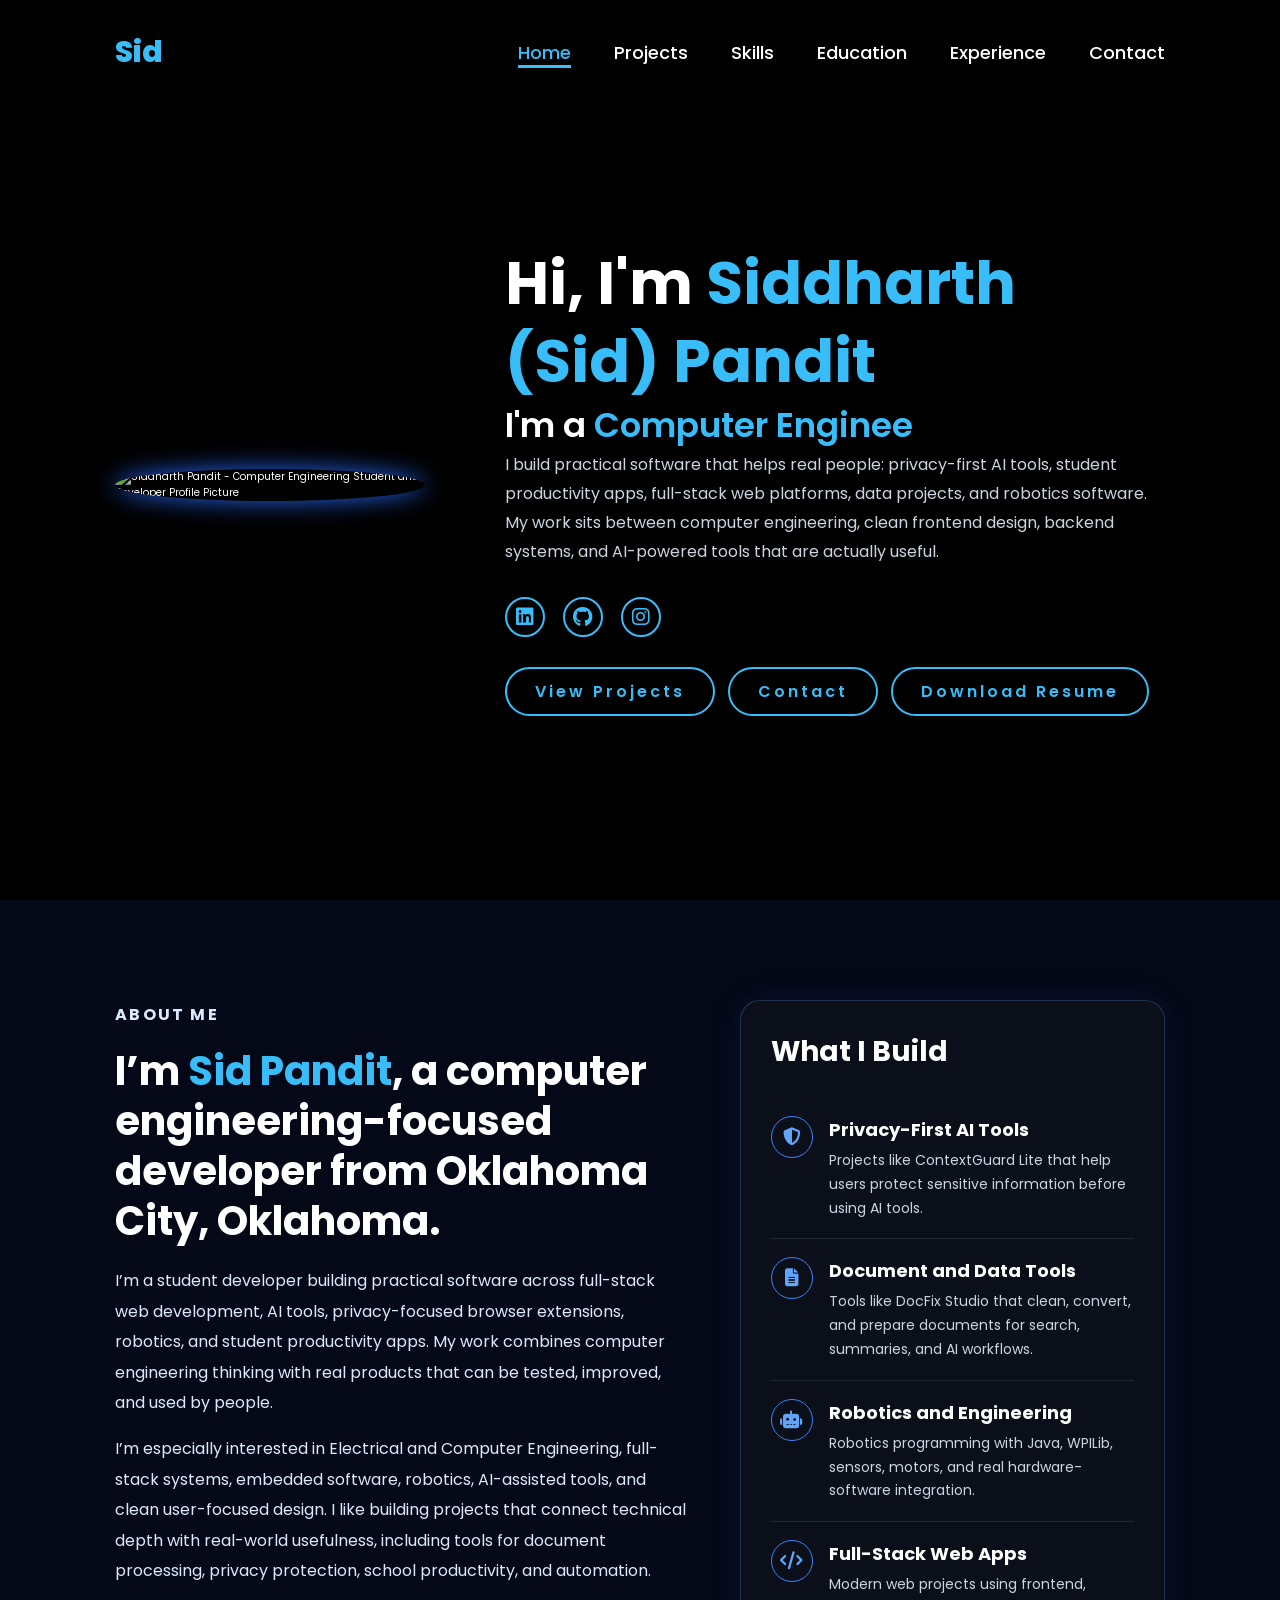
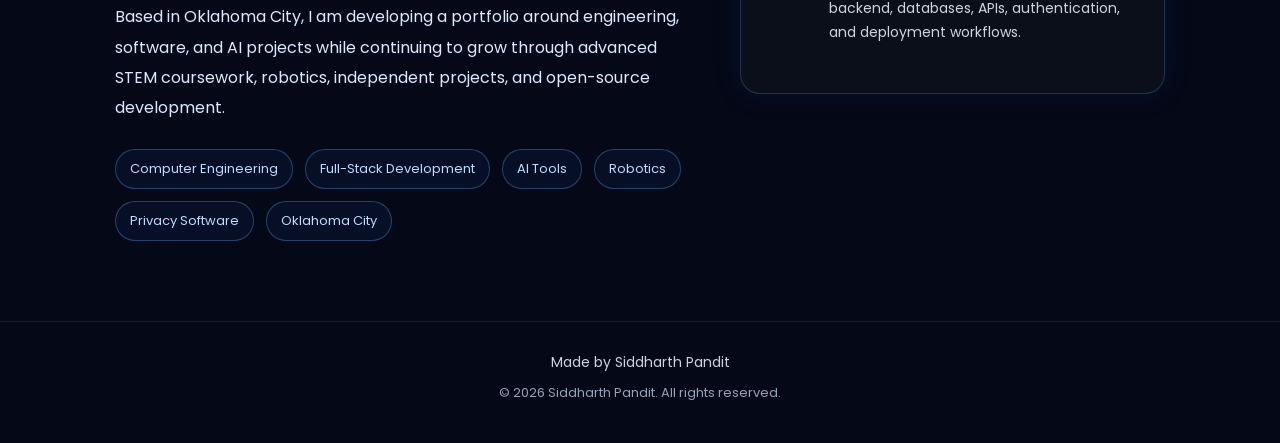
==== commit 00237154: "SEO" ====
--- a/index.html
+++ b/index.html
@@ -3,20 +3,80 @@
 
 <head>
     <meta charset="UTF-8">
+    <meta name="viewport" content="width=device-width, initial-scale=1.0">
+
+    <title>Siddharth Pandit | Computer Engineering & Full-Stack Developer</title>
+    <meta name="title" content="Siddharth Pandit | Computer Engineering & Full-Stack Developer">
+    <meta name="description"
+        content="Siddharth (Sid) Pandit is a computer engineering-focused full-stack developer from Oklahoma City building AI tools, privacy software, and robotics projects.">
+    <meta name="keywords"
+        content="Siddharth Pandit, Sid Pandit, Computer Engineering, Full-Stack Developer, Oklahoma City, Robotics, AI tools, Web Development, FRC Robotics, Embedded Systems">
+    <meta name="author" content="Siddharth Pandit">
+    <meta name="robots" content="index, follow">
+    <meta name="language" content="English">
+
+    <link rel="canonical" href="https://flashspeedie.github.io/">
+
     <meta name="google-site-verification" content="L3Aql-cjZYm9kjBsfjBm2AND7cjTwUi-mxOZi4SjH-U" />
-    <meta name="viewport" content="width=device-width, initial-scale=1.0">
-    <meta name="description"
-        content="Sid Pandit is a computer engineering-focused full-stack developer building AI tools, student apps, privacy software, and robotics projects.">
+
+    <meta property="og:type" content="website">
+    <meta property="og:url" content="https://flashspeedie.github.io/">
+    <meta property="og:title" content="Siddharth Pandit | Computer Engineering & Full-Stack Developer">
+    <meta property="og:description"
+        content="Siddharth (Sid) Pandit is a computer engineering-focused full-stack developer from Oklahoma City building AI tools, privacy software, and robotics projects.">
+    <meta property="og:image" content="https://flashspeedie.github.io/siddharth_pandit.png">
+
+    <meta property="twitter:card" content="summary_large_image">
+    <meta property="twitter:url" content="https://flashspeedie.github.io/">
+    <meta property="twitter:title" content="Siddharth Pandit | Computer Engineering & Full-Stack Developer">
+    <meta property="twitter:description"
+        content="Siddharth (Sid) Pandit is a computer engineering-focused full-stack developer from Oklahoma City building AI tools, privacy software, and robotics projects.">
+    <meta property="twitter:image" content="https://flashspeedie.github.io/siddharth_pandit.png">
+
+    <script type="application/ld+json">
+    {
+      "@context": "https://schema.org",
+      "@type": "Person",
+      "name": "Siddharth Pandit",
+      "alternateName": "Sid Pandit",
+      "jobTitle": "Computer Engineering Student & Full-Stack Developer",
+      "url": "https://flashspeedie.github.io/",
+      "image": "https://flashspeedie.github.io/siddharth_pandit.png",
+      "sameAs": [
+        "https://github.com/FlashSpeedie",
+        "https://www.instagram.com/siddharth.r.pandit/"
+      ],
+      "alumniOf": {
+        "@type": "Organization",
+        "name": "Oklahoma School of Science and Mathematics"
+      },
+      "address": {
+        "@type": "PostalAddress",
+        "addressLocality": "Oklahoma City",
+        "addressRegion": "OK",
+        "addressCountry": "US"
+      },
+      "knowsAbout": [
+        "Computer Engineering",
+        "Full-Stack Web Development",
+        "Artificial Intelligence",
+        "Robotics",
+        "Embedded Systems",
+        "Python",
+        "Java",
+        "WPILib"
+      ]
+    }
+    </script>
+
     <link rel="stylesheet" href="https://cdnjs.cloudflare.com/ajax/libs/font-awesome/6.5.2/css/all.min.css">
     <link rel="stylesheet" href="style.css">
-    <title>Siddharth Pandit | Computer Engineering &amp; Full-Stack Developer</title>
 </head>
 
 <body>
     <header>
         <a href="index.html" class="logo">Sid</a>
-
-        <nav>
+        <nav aria-label="Main Navigation">
             <a href="index.html" class="active">Home</a>
             <a href="projects.html">Projects</a>
             <a href="skills.html">Skills</a>
@@ -25,119 +85,113 @@
             <a href="contact.html">Contact</a>
         </nav>
     </header>
-    <section class="home">
-        <div class="home-img">
-            <img src="siddharth_pandit.png" alt="Siddharth (Sid) Pandit portfolio profile image">
-        </div>
-        <div class="home-content">
-            <h1>Hi, I'm <span>Siddharth (Sid) Pandit</span></h1>
-            <h3 class="typing-text">I'm a <span id="typewriter"></span></h3>
-            <p>I build practical software that helps real people: privacy-first AI tools, student productivity apps,
-                full-stack web platforms, data projects, and robotics software. My work sits between computer
-                engineering, clean frontend design, backend systems, and AI-powered tools that are actually useful.</p>
-            <div class="social-icons">
-                <a href="#" aria-label="LinkedIn placeholder"><i class="fa-brands fa-linkedin"></i></a>
-                <a href="https://github.com/FlashSpeedie" aria-label="GitHub profile"><i
-                        class="fa-brands fa-github"></i></a>
-                <a href="https://www.instagram.com/siddharth.r.pandit/" aria-label="Instagram placeholder"><i
-                        class="fa-brands fa-instagram"></i></a>
+
+    <main>
+        <section class="home">
+            <div class="home-img">
+                <img src="siddharth_pandit.png"
+                    alt="Siddharth Pandit - Computer Engineering Student and Developer Profile Picture" loading="lazy">
             </div>
-            <a href="projects.html" class="btn">View Projects</a>
-            <a href="contact.html" class="btn">Contact</a>
-            <a href="Siddharth Pandit - Resume.pdf" download class="btn">Download Resume</a>
-        </div>
-    </section>
-    <section class="about-home" id="about">
-        <div class="about-container">
-            <div class="about-text">
-                <p class="section-label">About Me</p>
-                <h2>I’m <span>Sid Pandit</span>, a computer engineering-focused developer from Oklahoma City, Oklahoma.
-                </h2>
-
-                <p>
-                    I’m a student developer building practical software across full-stack web development,
-                    AI tools, privacy-focused browser extensions, robotics, and student productivity apps.
-                    My work combines computer engineering thinking with real products that can be tested,
-                    improved, and used by people.
+            <div class="home-content">
+                <h1>Hi, I'm <span>Siddharth (Sid) Pandit</span></h1>
+                <h2 class="typing-text">I'm a <span id="typewriter"></span></h2>
+                <p>I build practical software that helps real people: privacy-first AI tools, student productivity apps,
+                    full-stack web platforms, data projects, and robotics software. My work sits between computer
+                    engineering, clean frontend design, backend systems, and AI-powered tools that are actually useful.
                 </p>
-
-                <p>
-                    I’m especially interested in Electrical and Computer Engineering, full-stack systems,
-                    embedded software, robotics, AI-assisted tools, and clean user-focused design. I like
-                    building projects that connect technical depth with real-world usefulness, including
-                    tools for document processing, privacy protection, school productivity, and automation.
-                </p>
-
-                <p>
-                    Based in Oklahoma City, I am developing a portfolio around engineering, software,
-                    and AI projects while continuing to grow through advanced STEM coursework, robotics,
-                    independent projects, and open-source development.
-                </p>
-
-                <div class="about-tags">
-                    <span>Computer Engineering</span>
-                    <span>Full-Stack Development</span>
-                    <span>AI Tools</span>
-                    <span>Robotics</span>
-                    <span>Privacy Software</span>
-                    <span>Oklahoma City</span>
+                <div class="social-icons">
+                    <a href="#" aria-label="Connect with Siddharth Pandit on LinkedIn"><i
+                            class="fa-brands fa-linkedin"></i></a>
+                    <a href="https://github.com/FlashSpeedie" aria-label="View Siddharth Pandit's GitHub projects"><i
+                            class="fa-brands fa-github"></i></a>
+                    <a href="https://www.instagram.com/siddharth.r.pandit/"
+                        aria-label="Follow Siddharth Pandit on Instagram"><i class="fa-brands fa-instagram"></i></a>
+                </div>
+                <a href="projects.html" class="btn">View Projects</a>
+                <a href="contact.html" class="btn">Contact</a>
+                <a href="Siddharth Pandit - Resume.pdf" download class="btn">Download Resume</a>
+            </div>
+        </section>
+
+        <section class="about-home" id="about">
+            <div class="about-container">
+                <div class="about-text">
+                    <p class="section-label">About Me</p>
+                    <h2>I’m <span>Sid Pandit</span>, a computer engineering-focused developer from Oklahoma City,
+                        Oklahoma.</h2>
+
+                    <p>
+                        I’m a student developer building practical software across full-stack web development,
+                        AI tools, privacy-focused browser extensions, robotics, and student productivity apps.
+                        My work combines computer engineering thinking with real products that can be tested,
+                        improved, and used by people.
+                    </p>
+
+                    <p>
+                        I’m especially interested in Electrical and Computer Engineering, full-stack systems,
+                        embedded software, robotics, AI-assisted tools, and clean user-focused design. I like
+                        building projects that connect technical depth with real-world usefulness, including
+                        tools for document processing, privacy protection, school productivity, and automation.
+                    </p>
+
+                    <p>
+                        Based in Oklahoma City, I am developing a portfolio around engineering, software,
+                        and AI projects while continuing to grow through advanced STEM coursework, robotics,
+                        independent projects, and open-source development.
+                    </p>
+
+                    <div class="about-tags" aria-label="Core Skills and Interests">
+                        <span>Computer Engineering</span>
+                        <span>Full-Stack Development</span>
+                        <span>AI Tools</span>
+                        <span>Robotics</span>
+                        <span>Privacy Software</span>
+                        <span>Oklahoma City</span>
+                    </div>
+                </div>
+
+                <div class="about-card">
+                    <h3>What I Build</h3>
+
+                    <div class="about-card-item">
+                        <i class="fa-solid fa-shield-halved" aria-hidden="true"></i>
+                        <div>
+                            <h4>Privacy-First AI Tools</h4>
+                            <p>Projects like ContextGuard Lite that help users protect sensitive information before
+                                using AI tools.</p>
+                        </div>
+                    </div>
+
+                    <div class="about-card-item">
+                        <i class="fa-solid fa-file-lines" aria-hidden="true"></i>
+                        <div>
+                            <h4>Document and Data Tools</h4>
+                            <p>Tools like DocFix Studio that clean, convert, and prepare documents for search,
+                                summaries, and AI workflows.</p>
+                        </div>
+                    </div>
+
+                    <div class="about-card-item">
+                        <i class="fa-solid fa-robot" aria-hidden="true"></i>
+                        <div>
+                            <h4>Robotics and Engineering</h4>
+                            <p>Robotics programming with Java, WPILib, sensors, motors, and real hardware-software
+                                integration.</p>
+                        </div>
+                    </div>
+
+                    <div class="about-card-item">
+                        <i class="fa-solid fa-code" aria-hidden="true"></i>
+                        <div>
+                            <h4>Full-Stack Web Apps</h4>
+                            <p>Modern web projects using frontend, backend, databases, APIs, authentication, and
+                                deployment workflows.</p>
+                        </div>
+                    </div>
                 </div>
             </div>
-
-            <div class="about-card">
-                <h3>What I Build</h3>
-
-                <div class="about-card-item">
-                    <i class="fa-solid fa-shield-halved"></i>
-                    <div>
-                        <h4>Privacy-First AI Tools</h4>
-                        <p>Projects like ContextGuard Lite that help users protect sensitive information before using AI
-                            tools.</p>
-                    </div>
-                </div>
-
-                <div class="about-card-item">
-                    <i class="fa-solid fa-file-lines"></i>
-                    <div>
-                        <h4>Document and Data Tools</h4>
-                        <p>Tools like DocFix Studio that clean, convert, and prepare documents for search, summaries,
-                            and AI workflows.</p>
-                    </div>
-                </div>
-
-                <div class="about-card-item">
-                    <i class="fa-solid fa-robot"></i>
-                    <div>
-                        <h4>Robotics and Engineering</h4>
-                        <p>Robotics programming with Java, WPILib, sensors, motors, and real hardware-software
-                            integration.</p>
-                    </div>
-                </div>
-
-                <div class="about-card-item">
-                    <i class="fa-solid fa-code"></i>
-                    <div>
-                        <h4>Full-Stack Web Apps</h4>
-                        <p>Modern web projects using frontend, backend, databases, APIs, authentication, and deployment
-                            workflows.</p>
-                    </div>
-                </div>
-            </div>
-        </div>
-    </section>
-
-    <section class="seo-home">
-        <div class="seo-container">
-            <h2>Sid Pandit — Developer, Builder, and Computer Engineering Student</h2>
-            <p>
-                Sid Pandit is a computer engineering-focused full-stack developer from Oklahoma City,
-                Oklahoma. His work includes AI tools, student software, privacy-first applications,
-                robotics programming, Python utilities, JavaScript projects, and open-source development.
-                He builds projects such as ContextGuard Lite, DocFix Studio, Photo Finance, MediAI,
-                FRC robotics code, and student-focused web tools.
-            </p>
-        </div>
-    </section>
+        </section>
+    </main>
 
     <footer>
         <div class="footer-content">
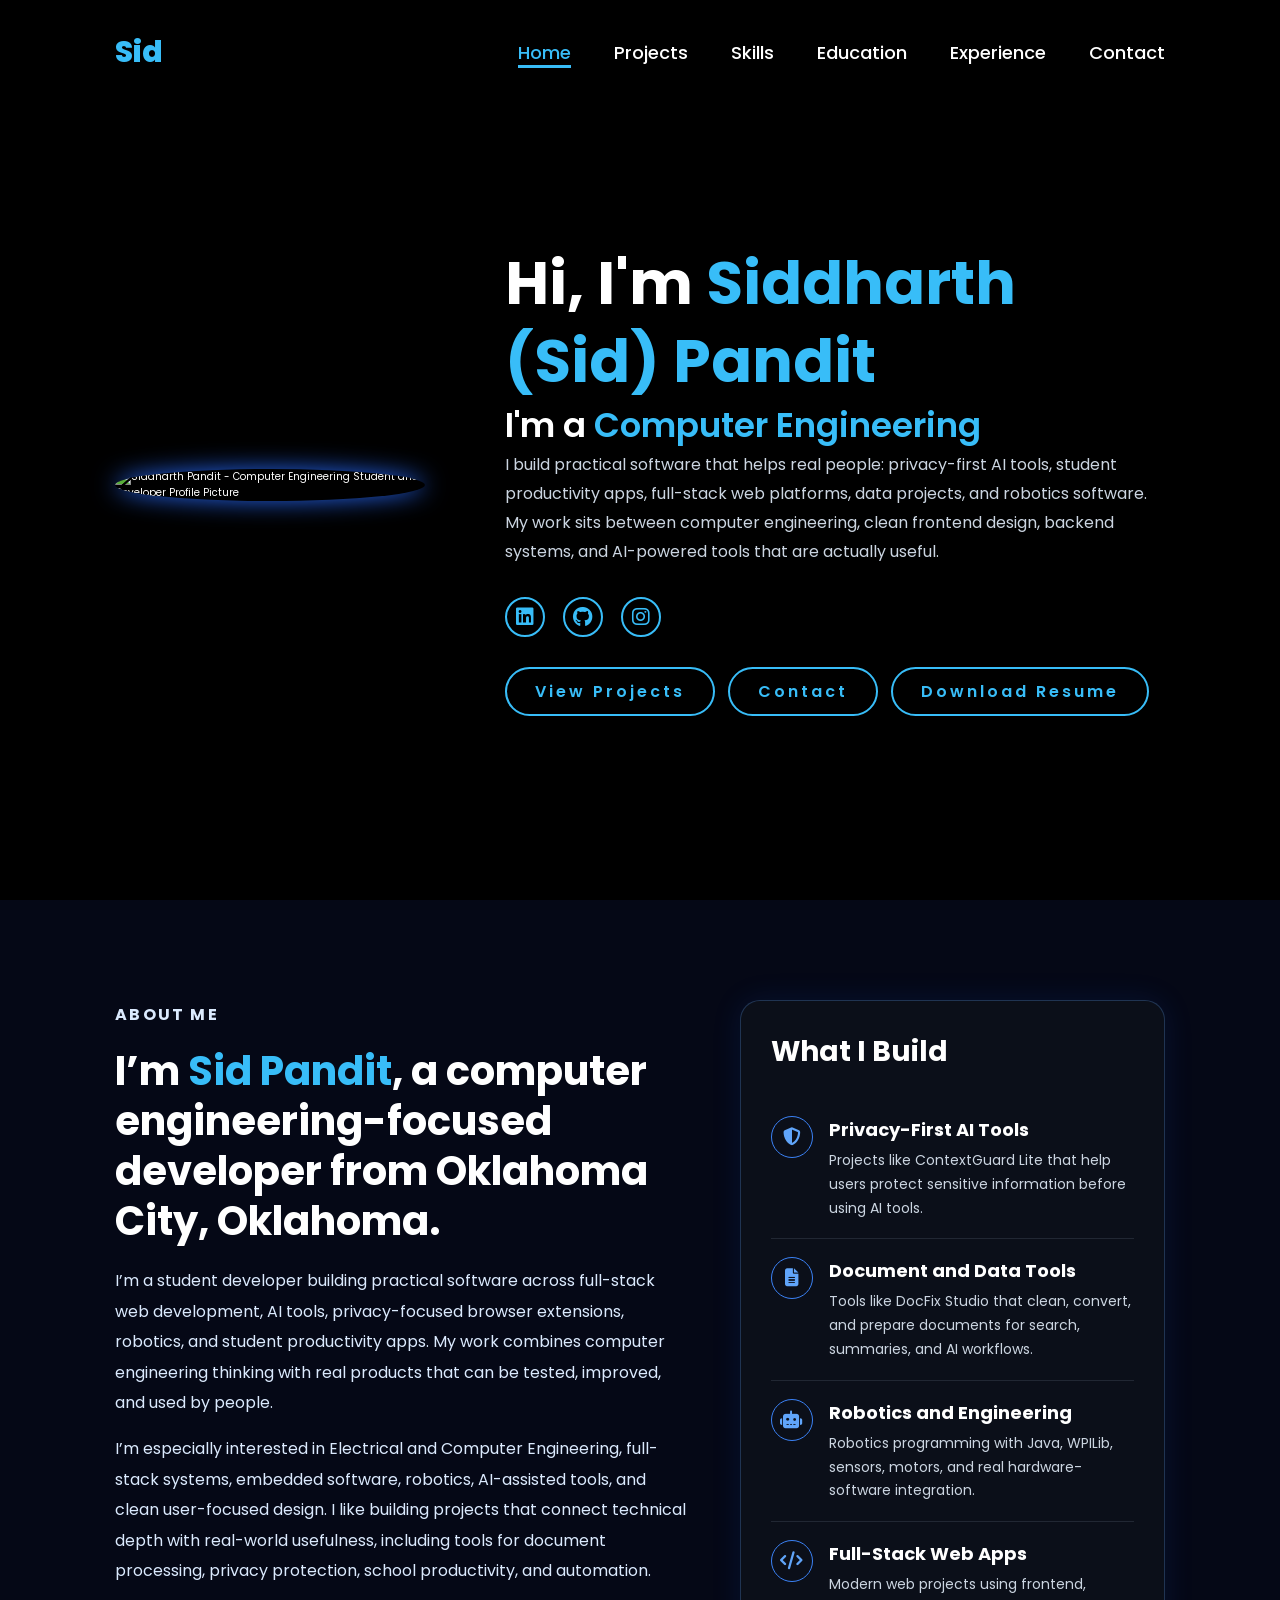
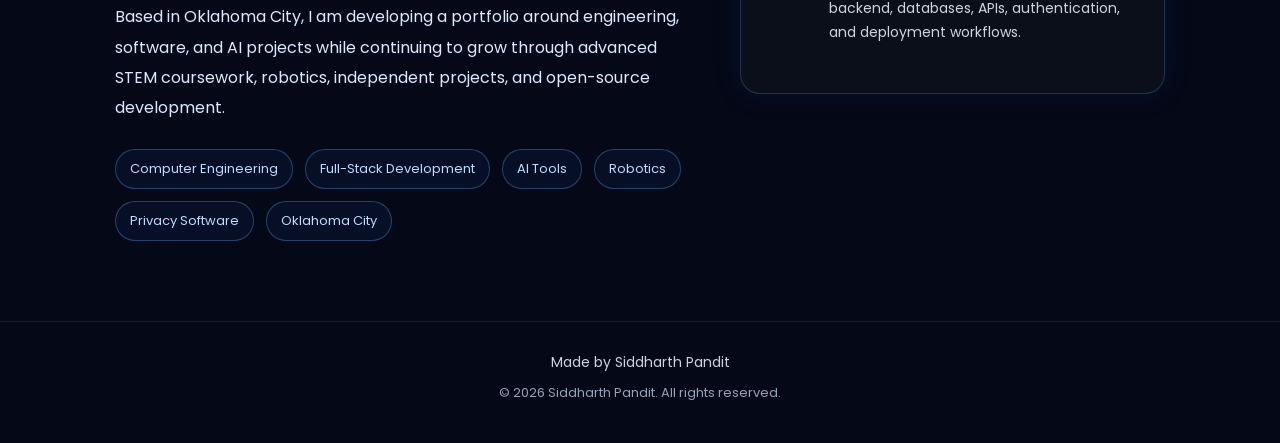
==== commit 057d75df: "Remove blank line in index.html Remove unnecessary blank line in HTML file" ====
--- a/index.html
+++ b/index.html
@@ -1,6 +1,5 @@
 <!DOCTYPE html>
 <html lang="en">
-
 <head>
     <meta charset="UTF-8">
     <meta name="viewport" content="width=device-width, initial-scale=1.0">
@@ -203,4 +202,4 @@
     <script src="script.js"></script>
 </body>
 
-</html>+</html>
